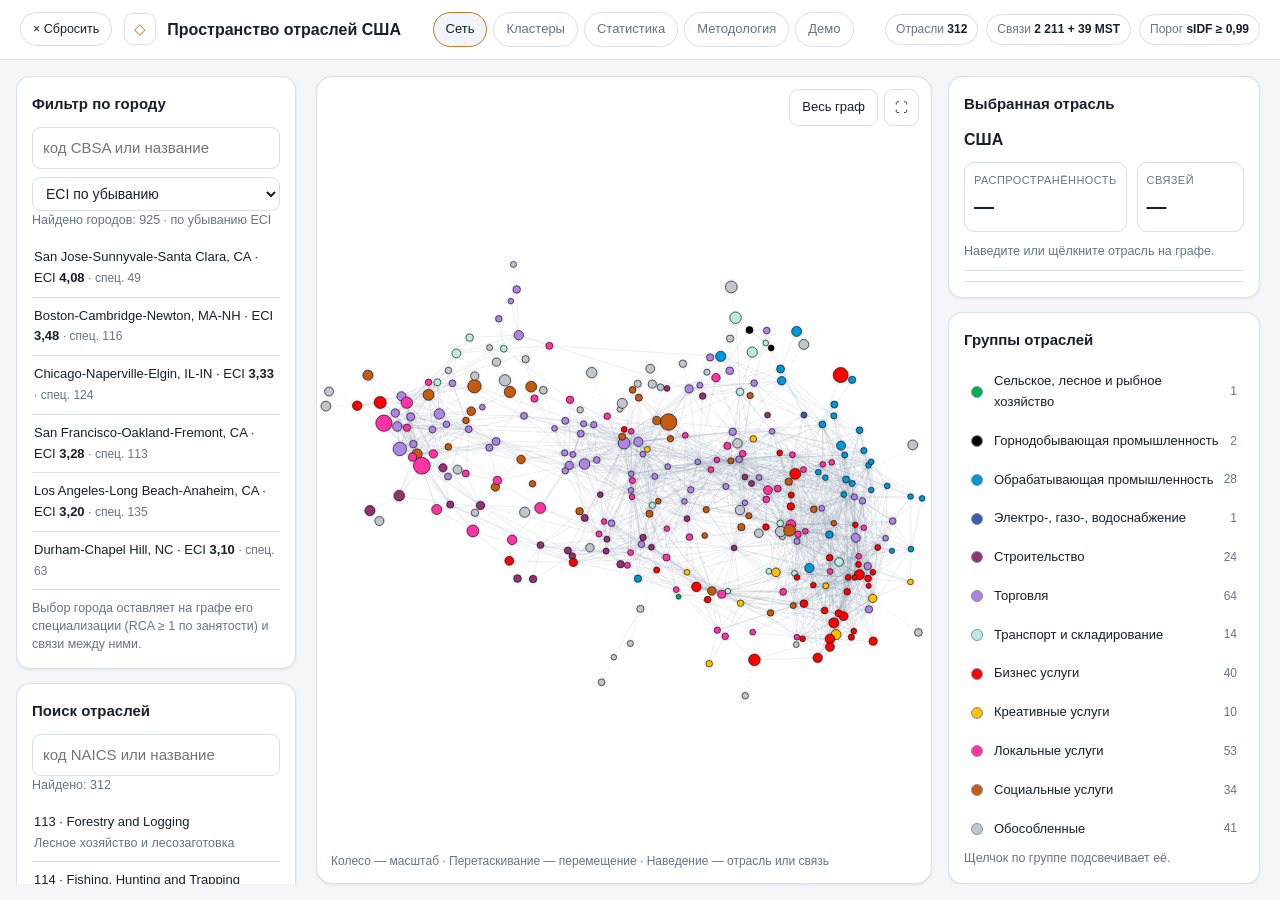
==== index.html @ c6176a89 "Add files via upload" ====
<!DOCTYPE html>
<html lang="ru">
<head>
<meta charset="utf-8">
<meta name="viewport" content="width=device-width,initial-scale=1">
<title>Пространство отраслей США · сеть</title>
<link rel="stylesheet" href="assets/style.css">
<style>
body{height:100vh;display:flex;flex-direction:column;overflow:hidden}
.topbar{position:static}
.layout{display:grid;grid-template-columns:284px minmax(0,1fr) 316px;gap:16px;padding:16px;flex:1;min-height:0}
.layout>aside{display:flex;flex-direction:column;gap:14px;min-height:0;overflow:auto;padding-right:4px}
.layout>aside::-webkit-scrollbar{width:8px}
.layout>aside::-webkit-scrollbar-thumb{background:var(--border);border-radius:99px}
.layout>aside>.card{margin-bottom:0;flex:none}
.field-label{display:block;font-size:12px;letter-spacing:.04em;text-transform:uppercase;color:var(--muted);margin:10px 0 5px}
input[type=search]{width:100%;padding:8px 10px;border:1px solid var(--border);border-radius:9px;background:var(--card);color:var(--fg);font:inherit}
input[type=range]{width:100%;accent-color:var(--accent)}
select{width:100%;padding:7px 9px;border:1px solid var(--border);border-radius:9px;background:var(--card);color:var(--fg);font:inherit;font-size:14px}
label.check{display:flex;gap:8px;align-items:flex-start;font-size:13.5px;margin:9px 0;cursor:pointer}
label.check input{margin-top:2px;accent-color:var(--accent)}
.viz-card{position:relative;background:var(--card);border:1px solid var(--border);border-radius:16px;height:100%;min-height:0;overflow:hidden;box-shadow:var(--shadow)}
.viz-card:fullscreen{width:100vw;height:100vh;border:0;border-radius:0}
#svg{display:block;width:100%;height:100%;cursor:grab;touch-action:none}
#svg:active{cursor:grabbing}
.tools{position:absolute;right:12px;top:12px;display:flex;gap:6px}
.pill-btn{border-radius:999px;font-size:12.5px;padding:6px 12px}
.icon-btn{padding:7px 10px;border-radius:9px;line-height:1}
.topbar-left{display:flex;align-items:center;gap:12px}
.hint{position:absolute;left:14px;bottom:12px;font-size:12px;color:var(--muted);pointer-events:none}
.legend button{display:grid;grid-template-columns:14px minmax(0,1fr) auto;gap:9px;align-items:center;width:100%;text-align:left;border-color:transparent;margin-bottom:2px;padding:7px 6px}
.legend button[aria-pressed=true]{border-color:var(--accent);background:#f1f5f9}
.legend i{width:12px;height:12px;border-radius:50%;border:1px solid #8491a4}
.legend .n{color:var(--muted);font-size:12px}
#tip{position:fixed;pointer-events:none;display:none;max-width:320px;background:var(--card);border:1px solid var(--border);border-radius:11px;padding:10px 12px;font-size:13.5px;box-shadow:0 6px 18px rgba(16,32,52,.16);z-index:9}
#tip b{display:block;margin-bottom:3px}
#tip span{color:var(--muted)} #tip span.ru{display:block;color:var(--text);font-weight:500} .list button span.ru,#results button span.ru,#neighbors button span.ru{display:block;color:var(--muted);font-size:12.5px;font-weight:400}
.results{max-height:40vh;overflow:auto;margin-top:10px}
.results button{width:100%;text-align:left;border:0;border-bottom:1px solid var(--border);border-radius:0;padding:8px 2px}
#neighbors,#specs{max-height:300px;overflow:auto;margin-top:10px;border-top:1px solid var(--border)}
#neighbors button,#specs button{width:100%;text-align:left;border:0;border-bottom:1px solid var(--border);border-radius:0;padding:7px 2px;font-size:13.5px}
#neighbors b,#specs b{color:var(--accent)}
#neighbors .head,#specs .head{font-size:12px;text-transform:uppercase;letter-spacing:.04em;color:var(--muted);padding:9px 2px 5px}
#neighbors .sub{color:var(--muted);font-size:12px}
.node{cursor:pointer}
.hit{stroke:transparent;fill:none;pointer-events:stroke;cursor:help}
@media(max-width:1150px){body{height:auto;overflow:auto}
  .layout{grid-template-columns:minmax(0,1fr)}.layout>aside{overflow:visible}
  .viz-card{height:64vh;min-height:360px;grid-row:1}}
</style>
</head>
<body>
<header class="topbar">
  <div class="topbar-left">
  <button id="clear-all" class="pill-btn" type="button">&times; Сбросить</button>
  <div class="brand"><div class="brand-mark">&#9671;</div><div>
    <div class="brand-title">Пространство отраслей США</div>
    </div></div></div>
  <nav class="nav"><a href="index.html" aria-current="page">Сеть</a><a href="clusters.html">Кластеры</a><a href="stats.html">Статистика</a><a href="methods.html">Методология</a><a href="demo.html">Демо</a></nav>
  <div class="chips"><span class="chip">Отрасли <b id="chip-nodes">—</b></span><span class="chip">Связи <b id="chip-edges">—</b></span>
    <span class="chip">Порог <b id="chip-cut">—</b></span></div>
</header>
<main class="layout">
  <aside>
    <section class="card"><div class="card-title">Фильтр по городу</div>
      <input id="city" type="search" placeholder="код CBSA или название">
      <select id="city-sort" style="margin-top:8px"><option value="desc">ECI по убыванию</option><option value="asc">ECI по возрастанию</option></select>
      <div class="field-hint" id="city-found"></div>
      <div class="results" id="city-results"></div>
      <button id="city-reset" style="margin-top:10px;display:none">Сбросить город</button>
      <div class="field-hint">Выбор города оставляет на графе его специализации (RCA &ge; 1 по занятости) и связи между ними.</div>
    </section>
    <section class="card"><div class="card-title">Поиск отраслей</div>
      <input id="search" type="search" placeholder="код NAICS или название">
      <div class="field-hint" id="found"></div>
      <div class="results" id="results"></div>
    </section>
    <section class="card"><div class="card-title">Пространство</div>
      <label class="field-label" for="mode">Покраска</label>
      <select id="mode"><option value="group">по экономическим группам</option><option value="louvain">по кластерам Louvain</option></select>
      <label class="check"><input type="checkbox" id="mst" checked> Показывать MST — пунктиром</label>
      <label class="check"><input type="checkbox" id="grey" checked> Серым — обособленные отрасли</label>
      <label class="field-label" for="size">Масштаб узлов</label>
      <input id="size" type="range" min="2" max="12" value="5">
      <div class="field-hint">Раскладка зафиксирована из pyvis. Размер узла — среднее логарифмической шкалы и шкалы площади по занятости. Связь — proximity × √(сглаженный IDF), порог на том же перцентиле, что proximity = 0,5 в Казахстане.</div>
    </section>
  </aside>
  <section class="viz-card">
    <svg id="svg" role="img" aria-label="Пространство близости отраслей США"></svg>
    <div class="tools"><button id="fit">Весь граф</button><button id="full" class="icon-btn" title="На весь экран" aria-label="На весь экран">&#9974;</button></div>
    <div class="hint">Колесо — масштаб · Перетаскивание — перемещение · Наведение — отрасль или связь</div>
    <div id="tip"></div>
  </section>
  <aside>
    <section class="card"><div class="card-title" id="detail-title">Выбранная отрасль</div>
      <div id="detail-name" style="font-size:16px;font-weight:640">США</div><div id="detail-ru" style="font-size:14px;color:var(--muted);margin-top:2px"></div>
      <div class="metric-grid" style="grid-template-columns:1fr 1fr">
        <div class="metric"><div class="metric-label" id="label-spec">Распространённость</div><div class="metric-value" id="detail-spec">—</div></div>
        <div class="metric"><div class="metric-label" id="label-deg">Связей</div><div class="metric-value" id="detail-deg">—</div></div></div>
      <div class="field-hint" id="detail-note">Наведите или щёлкните отрасль на графе.</div>
      <div id="neighbors"></div>
      <div id="specs"></div>
      <button id="reset" style="margin-top:10px;display:none">Показать все отрасли</button>
    </section>
    <section class="card"><div class="card-title" id="legend-title">Группы отраслей</div>
      <div class="legend" id="legend"></div>
      <div class="field-hint" id="legend-hint">Щелчок по группе подсвечивает её.</div>
    </section>
  </aside>
</main>
<script src="data/network.js?v=895a0ea1"></script>
<script>
const NS='http://www.w3.org/2000/svg',svg=document.getElementById('svg'),tip=document.getElementById('tip');
const el=(t,a)=>{const e=document.createElementNS(NS,t);for(const k in a)e.setAttribute(k,a[k]);return e;};
const nf=new Intl.NumberFormat('ru-RU'),f3=v=>v.toFixed(3).replace('.',',');
const N=DATA.nodes,E=DATA.edges,CT=DATA.cities;
document.getElementById('chip-nodes').textContent=N.length;
document.getElementById('chip-cut').textContent='sIDF ≥ '+DATA.cutoff.toFixed(2).replace('.',',');
const gEdges=el('g',{}),gHit=el('g',{}),gNodes=el('g',{});svg.append(gEdges,gHit,gNodes);
const maxJobs=Math.max.apply(null,N.map(n=>n.jobs));
const SPAN=Math.max(Math.max.apply(null,N.map(n=>n.x))-Math.min.apply(null,N.map(n=>n.x)),
                    Math.max.apply(null,N.map(n=>n.y))-Math.min.apply(null,N.map(n=>n.y)))/1000;
const radius=(jobs,scale)=>{const lg=2+8*Math.log1p(Math.max(0,jobs))/Math.log1p(maxJobs);
 const ar=Math.max(2,18*Math.sqrt(Math.max(0,jobs)/maxJobs));return (lg+ar)/2*scale/5*SPAN;};
const MUTED='#e4e8ed',MUTED_LINE='#c3cad3';
gNodes.style.filter='drop-shadow(0 0 '+(2.5*SPAN)+'px rgba(15,23,42,.20))';
const mode=()=>document.getElementById('mode').value;
const apart=n=>document.getElementById('grey').checked&&n.state!=='core';
const fill=n=>mode()==='louvain'?(n.cluster<0?DATA.grey:DATA.louvain[n.cluster]):(apart(n)?DATA.grey:n.color);
const line=n=>'#000000';
const POS={core:'в ядре',island:'обособлена группой',solo:'обособлена, своих связей нет'};
const lines=E.map(e=>{const a=N[e.s],b=N[e.t];
 const l=el('line',{x1:a.x,y1:a.y,x2:b.x,y2:b.y,stroke:'#8596ab','stroke-width':0.9*SPAN,opacity:0.3});
 if(e.tree)l.setAttribute('stroke-dasharray',(5*SPAN)+' '+(4*SPAN));
 gEdges.append(l);return l;});
// Невидимые широкие линии ловят наведение на связь: в подсказке sIDF, proximity и общие города.
const hits=E.map((e,k)=>{const a=N[e.s],b=N[e.t];
 const h=el('line',{x1:a.x,y1:a.y,x2:b.x,y2:b.y,'stroke-width':5*SPAN,class:'hit'});
 h.addEventListener('mousemove',ev=>{tip.style.display='block';
  tip.style.left=Math.min(ev.clientX+16,innerWidth-340)+'px';tip.style.top=(ev.clientY+16)+'px';
  tip.innerHTML='<b>'+a.id+' × '+b.id+'</b><span>'+a.name+' · '+b.name+'</span><span class="ru">'+a.ru+' · '+b.ru+'</span><br>'
   +'sIDF: '+f3(e.v)+(e.tree?' · ребро MST, ниже порога':'')+'<br>proximity: '+f3(e.a)
   +'<br>Общих городов: '+e.c+' (распространённость '+a.ubiq+' / '+b.ubiq+')';});
 h.addEventListener('mouseleave',()=>{tip.style.display='none';});
 gHit.append(h);return h;});
const circles=N.map((n,i)=>{const c=el('circle',{cx:n.x,cy:n.y,r:radius(n.jobs,5),fill:fill(n),
  stroke:line(n),'stroke-width':1*SPAN,class:'node',tabindex:0});
 c.addEventListener('mousemove',ev=>{tip.style.display='block';
  tip.style.left=Math.min(ev.clientX+16,innerWidth-340)+'px';tip.style.top=(ev.clientY+16)+'px';
  tip.innerHTML='<b>'+n.id+' — '+n.name+'</b><span class="ru">'+n.ru+'</span><span>'+n.sector+' · NAICS-'+n.level+'</span><br>'
   +'Занятость: '+nf.format(n.jobs)+'<br>Распространённость: '+n.ubiq+' из 925 · вес редкости '+n.w.toFixed(2).replace('.',',')
   +'<br>Сложность (PCI): '+n.pci.toFixed(2).replace('.',',')+'<br>Связей выше порога: '+n.deg
   +'<br>Ближайшая связь: sIDF '+f3(n.maxprox)+' · proximity '+f3(n.maxavg)
   +'<br>Кластер Louvain: '+(n.cluster<0?'вне кластеров':n.cluster+1)
   +(n.state!=='core'?'<br><span>'+POS[n.state]+'</span>':'');});
 c.addEventListener('mouseleave',()=>{tip.style.display='none';});
 c.addEventListener('click',()=>select(i));
 gNodes.append(c);return c;});
const nbr=N.map(()=>[]);
E.forEach((e,k)=>{nbr[e.s].push({j:e.t,v:e.v,a:e.a,c:e.c,tree:e.tree,k:k});nbr[e.t].push({j:e.s,v:e.v,a:e.a,c:e.c,tree:e.tree,k:k});});
nbr.forEach(list=>list.sort((a,b)=>b.v-a.v));
const specOf=N.map(()=>[]);
CT.forEach((t,k)=>{for(const i of t.i)specOf[i].push(k);});
let selected=null,city=null;
function select(i){selected=i;draw();}
function selectCity(k){city=k;selected=null;draw();}
function clearSelection(){selected=null;draw();}
function clearAll(){selected=null;city=null;draw();}
function draw(){const showTree=document.getElementById('mst').checked;
 const inCity=city===null?null:new Set(CT[city].i);
 const near=inCity?inCity:(selected===null?null:new Set([selected].concat(nbr[selected].filter(x=>showTree||!x.tree).map(x=>x.j))));
 circles.forEach((c,j)=>{const on=!near||near.has(j);
  c.setAttribute('fill',on?fill(N[j]):MUTED);c.setAttribute('opacity',groupOpacity(j));
  c.setAttribute('stroke',j===selected?'#16202e':(on?line(N[j]):MUTED_LINE));
  c.setAttribute('stroke-width',(j===selected?2.6:1)*SPAN);});
 const keep=selected===null?null:new Set(nbr[selected].map(x=>x.k));
 // Рёбра при фильтре по городу не прячутся и не перекрашиваются: фон сети остаётся целым,
 // как в «Пространстве ОКЭД3». Подсвечиваются только связи узла, выбранного вручную.
 lines.forEach((l,k)=>{const vis=showTree||!E[k].tree;
  l.style.display=vis?'':'none';hits[k].style.display=vis?'':'none';
  const hot=keep&&keep.has(k);l.setAttribute('opacity',hot?0.9:0.3);l.setAttribute('stroke-width',(hot?1.8:0.9)*SPAN);});
 const box=document.getElementById('neighbors'),reset=document.getElementById('reset');
 const specBox=document.getElementById('specs'),head=document.getElementById('detail-title');
 const labelSpec=document.getElementById('label-spec'),labelDeg=document.getElementById('label-deg');
 document.getElementById('city-reset').style.display=city===null?'none':'';
 if(selected===null&&city!==null){const t=CT[city];head.textContent='Выбранный город';
  labelSpec.textContent='Специализаций';labelDeg.textContent='Занятость';
  document.getElementById('detail-name').textContent=t.n;document.getElementById('detail-ru').textContent=t.ru||'';
  document.getElementById('detail-spec').textContent=t.i.length;
  document.getElementById('detail-deg').textContent=nf.format(t.jobs);
  document.getElementById('detail-note').textContent='CBSA '+t.c+' · '+(t.t==='metro'?'метрополитен':'микрополитен')+' · ECI '+t.eci.toFixed(2).replace('.',',');
  const rows=t.i.slice().sort((a,b)=>N[b].pci-N[a].pci);
  box.innerHTML='<div class="head">Специализации · '+rows.length+' · по сложности</div>'
   +rows.map(i=>'<button data-i="'+i+'">'+N[i].id+' · '+N[i].name+' · <b>'+N[i].pci.toFixed(2).replace('.',',')+'</b><span class="ru">'+N[i].ru+'</span></button>').join('');
  box.querySelectorAll('button').forEach(b=>{b.onclick=()=>select(+b.dataset.i);});
  specBox.innerHTML='';reset.style.display='';return;}
 head.textContent='Выбранная отрасль';specBox.innerHTML='';
 labelSpec.textContent='Распространённость';labelDeg.textContent='Связей';
 if(selected===null){document.getElementById('detail-name').textContent='США';document.getElementById('detail-ru').textContent='';
  document.getElementById('detail-spec').textContent='—';document.getElementById('detail-deg').textContent='—';
  document.getElementById('detail-note').textContent='Наведите или щёлкните отрасль на графе.';
  box.innerHTML='';reset.style.display='none';return;}
 const n=N[selected];
 document.getElementById('detail-name').textContent=n.id+' — '+n.name;document.getElementById('detail-ru').textContent=n.ru;
 document.getElementById('detail-spec').textContent=n.ubiq;
 document.getElementById('detail-deg').textContent=n.deg;
 document.getElementById('detail-note').textContent=n.sector+' · NAICS-'+n.level+' · занятость '+nf.format(n.jobs)
  +' · PCI '+n.pci.toFixed(2).replace('.',',')+' · кластер '+(n.cluster<0?'вне кластеров':n.cluster+1)+' · '+POS[n.state];
 const list=nbr[selected].filter(x=>showTree||!x.tree);
 box.innerHTML='<div class="head">Связанные отрасли · '+list.length+' · sIDF / proximity</div>'
  +list.map(x=>'<button data-i="'+x.j+'">'+N[x.j].id+' · '+N[x.j].name+' · <b>'+f3(x.v)+'</b> <span class="sub">/ '+f3(x.a)+' · общих '+x.c+'</span>'
   +(x.tree?' · MST':'')+'<span class="ru">'+N[x.j].ru+'</span></button>').join('');
 box.querySelectorAll('button').forEach(b=>{b.onclick=()=>select(+b.dataset.i);});
 const mine=specOf[selected];
 specBox.innerHTML='<div class="head">Города специализации · '+mine.length+' · по ECI</div>'
  +mine.map(k=>'<button data-k="'+k+'">'+CT[k].n+(CT[k].t==='micro'?' <span class="sub">микро</span>':'')+' · ECI <b>'+CT[k].eci.toFixed(2).replace('.',',')+'</b></button>').join('');
 specBox.querySelectorAll('button').forEach(b=>{b.onclick=()=>selectCity(+b.dataset.k);});
 reset.style.display='';}
function legendKey(n){if(mode()==='louvain')return n.cluster<0?'lvnone':'lv'+n.cluster;
 return apart(n)?'apart':n.sector;}
function groupOpacity(j){if(!active.size)return 1;return active.has(legendKey(N[j]))?1:0.1;}
const xs=N.map(n=>n.x),ys=N.map(n=>n.y),pad=90;
const minX=Math.min.apply(null,xs),minY=Math.min.apply(null,ys);
const boxW=Math.max.apply(null,xs)-minX+2*pad,boxH=Math.max.apply(null,ys)-minY+2*pad;
const frameAR=()=>{const r=svg.getBoundingClientRect();return r.width&&r.height?r.width/r.height:boxW/boxH;};
function homeView(){const ar=frameAR();let W=boxW,H=boxH;if(boxW/boxH<ar)W=boxH*ar;else H=boxW/ar;
 return [minX-pad-(W-boxW)/2,minY-pad-(H-boxH)/2,W,H];}
let home=homeView(),view=home.slice();
const apply=()=>svg.setAttribute('viewBox',view.join(' '));apply();
function fit(){home=homeView();view=home.slice();apply();}
function reframe(){const ar=frameAR(),cx=view[0]+view[2]/2,cy=view[1]+view[3]/2;
 const s=Math.sqrt(view[2]*view[3]),W=s*Math.sqrt(ar),H=s/Math.sqrt(ar);view=[cx-W/2,cy-H/2,W,H];home=homeView();apply();}
addEventListener('resize',reframe);document.addEventListener('fullscreenchange',reframe);
svg.addEventListener('wheel',e=>{e.preventDefault();const r=svg.getBoundingClientRect();
 const k=e.deltaY>0?1.12:1/1.12,mx=view[0]+(e.clientX-r.left)/r.width*view[2],my=view[1]+(e.clientY-r.top)/r.height*view[3];
 view=[mx-(mx-view[0])*k,my-(my-view[1])*k,view[2]*k,view[3]*k];apply();},{passive:false});
let drag=null;
svg.addEventListener('pointerdown',e=>{if(e.target.closest('circle'))return;drag={x:e.clientX,y:e.clientY,v:view.slice()};svg.setPointerCapture(e.pointerId);});
svg.addEventListener('pointermove',e=>{if(!drag)return;const r=svg.getBoundingClientRect();
 view[0]=drag.v[0]-(e.clientX-drag.x)/r.width*view[2];view[1]=drag.v[1]-(e.clientY-drag.y)/r.height*view[3];apply();});
svg.addEventListener('pointerup',()=>{drag=null;});
document.getElementById('reset').onclick=clearSelection;
document.getElementById('clear-all').onclick=()=>{clearAll();document.getElementById('search').value='';document.getElementById('city').value='';find();findCity();};
document.getElementById('city-reset').onclick=()=>{city=null;draw();};
document.getElementById('fit').onclick=fit;
document.getElementById('full').onclick=()=>{const card=svg.closest('.viz-card');if(document.fullscreenElement)document.exitFullscreen();else card.requestFullscreen();};
function redraw(){const scale=+document.getElementById('size').value,showTree=document.getElementById('mst').checked;
 circles.forEach((c,i)=>{c.setAttribute('r',radius(N[i].jobs,scale));c.setAttribute('fill',fill(N[i]));});
 let shown=0;E.forEach(e=>{if(!e.tree)shown++;});
 document.getElementById('chip-edges').textContent=nf.format(shown)+(showTree?' + '+E.filter(e=>e.tree).length+' MST':'');}
const legend=document.getElementById('legend'),active=new Set();
function buildLegend(){const lv=mode()==='louvain',ap=document.getElementById('grey').checked;let groups;
 document.getElementById('legend-title').textContent=lv?'Кластеры Louvain':'Группы отраслей';
 document.getElementById('legend-hint').textContent=lv?'Кластеры по связям выше порога, без рёбер MST; нумерация по сложности: 1 — самый простой, последний — самый сложный (средний PCI). Щелчок подсвечивает кластер.':'Щелчок по группе подсвечивает её.';
 if(lv){groups=DATA.clusters.map((c,k)=>({name:'Кластер '+(k+1)+' · PCI '+c.pci.toFixed(2).replace('.',',')+' · '+Object.entries(c.mix).map(([b,n])=>b.toLowerCase().split(',')[0]+' '+n).join(', '),color:DATA.louvain[k],key:'lv'+k,count:c.n}));
  groups.push({name:'Вне кластеров',color:DATA.grey,key:'lvnone',count:N.filter(n=>n.cluster<0).length});}
 else{groups=Object.keys(DATA.palette).map(name=>({name:name,color:DATA.palette[name],key:name,count:N.filter(n=>n.sector===name&&(!ap||n.state==='core')).length}));
  if(ap)groups.push({name:'Обособленные',color:DATA.grey,key:'apart',count:N.filter(n=>n.state!=='core').length});}
 const keys=new Set(groups.map(g=>g.key));for(const k of Array.from(active))if(!keys.has(k))active.delete(k);
 legend.innerHTML=groups.map(g=>'<button aria-pressed="'+active.has(g.key)+'" data-k="'+g.key+'"><i style="background:'+g.color+'"></i><span>'+g.name+'</span><span class="n">'+g.count+'</span></button>').join('');
 legend.querySelectorAll('button').forEach(b=>{b.onclick=()=>{const k=b.dataset.k;if(active.has(k))active.delete(k);else active.add(k);b.setAttribute('aria-pressed',active.has(k));draw();};});}
for(const id of ['size','mst','grey','mode'])document.getElementById(id).oninput=()=>{redraw();buildLegend();draw();};
const search=document.getElementById('search'),results=document.getElementById('results');
function find(){const q=search.value.trim().toLowerCase();const hit=[];
 N.forEach((n,i)=>{if(!q||n.id.indexOf(q)>=0||n.name.toLowerCase().indexOf(q)>=0||n.ru.toLowerCase().indexOf(q)>=0)hit.push([n,i]);});
 document.getElementById('found').textContent='Найдено: '+hit.length;
 results.innerHTML=hit.slice(0,150).map(p=>'<button data-i="'+p[1]+'">'+p[0].id+' · '+p[0].name+'<span class="ru">'+p[0].ru+'</span></button>').join('');
 results.querySelectorAll('button').forEach(b=>{b.onclick=()=>select(+b.dataset.i);});}
search.oninput=find;
const cityIn=document.getElementById('city'),cityRes=document.getElementById('city-results');
function findCity(){const q=cityIn.value.trim().toLowerCase();const hit=[];
 CT.forEach((t,k)=>{if(!q||t.c.indexOf(q)>=0||t.n.toLowerCase().indexOf(q)>=0)hit.push(k);});
 const asc=document.getElementById('city-sort').value==='asc';   // CT отсортирован по убыванию ECI при сборке
 if(asc)hit.reverse();
 document.getElementById('city-found').textContent='Найдено городов: '+hit.length+(asc?' · по возрастанию ECI':' · по убыванию ECI');
 cityRes.innerHTML=hit.slice(0,150).map(k=>'<button data-k="'+k+'">'+CT[k].n+(CT[k].t==='micro'?' <span class="sub" style="color:var(--muted);font-size:12px">микро</span>':'')+' · ECI <b>'+CT[k].eci.toFixed(2).replace('.',',')+'</b> <span style="color:var(--muted);font-size:12px">· спец. '+CT[k].i.length+'</span></button>').join('');
 cityRes.querySelectorAll('button').forEach(b=>{b.onclick=()=>selectCity(+b.dataset.k);});}
cityIn.oninput=findCity;document.getElementById('city-sort').onchange=findCity;
redraw();buildLegend();draw();find();findCity();
</script>
</body></html>
---- assets/style.css ----
/* Общие токены платформы: те же, что в «Пространство_ОКЭД3.html» (Атырау). */
:root{--bg:#f4f6f9;--card:#fff;--fg:#16202e;--muted:#64748b;--border:#d9e0e8;--accent:#c2792f;
      --shadow:0 1px 3px rgba(16,32,52,.08)}
*{box-sizing:border-box}
body{margin:0;background:var(--bg);color:var(--fg);font:15px/1.6 -apple-system,Segoe UI,Arial,sans-serif}
.topbar{display:flex;justify-content:space-between;align-items:center;gap:16px;flex-wrap:wrap;
  padding:12px 20px;background:var(--card);border-bottom:1px solid var(--border);position:sticky;top:0;z-index:5}
.brand{display:flex;align-items:center;gap:11px}
.brand-mark{width:32px;height:32px;border-radius:9px;border:1px solid var(--border);display:grid;place-items:center;color:var(--accent)}
.brand-title{font-weight:650;font-size:16px}.brand-sub{font-size:12px;color:var(--muted)}
.nav{display:flex;gap:6px}
.nav a{font-size:13px;padding:6px 12px;border:1px solid var(--border);border-radius:999px;color:var(--muted);text-decoration:none}
.nav a[aria-current=page]{border-color:var(--accent);color:var(--fg);background:#f1f5f9}
.chips{display:flex;gap:8px;flex-wrap:wrap}
.chip{font-size:12px;padding:5px 10px;border:1px solid var(--border);border-radius:999px;color:var(--muted)}
.chip b{color:var(--fg)}
.card{background:var(--card);border:1px solid var(--border);border-radius:14px;padding:15px;box-shadow:var(--shadow);margin-bottom:14px}
.card-title{font-weight:640;margin-bottom:11px;font-size:15px}
.field-hint{font-size:12.5px;color:var(--muted);line-height:1.45}
button{padding:7px 12px;border:1px solid var(--border);border-radius:9px;background:var(--card);color:var(--fg);font:inherit;font-size:13px;cursor:pointer}
button:hover{border-color:var(--accent)}
/* Документ (методология) */
.doc{max-width:960px;margin:0 auto;padding:22px 20px 60px}
.doc h1{font-size:26px;font-weight:650;margin:6px 0 4px}
.doc .lead{color:var(--muted);margin:0 0 18px}
.doc h2{font-size:19px;font-weight:650;margin:0 0 10px}
.doc h3{font-size:16px;font-weight:650;margin:14px 0 6px}
.doc p{margin:9px 0;text-align:justify;font-size:16px;line-height:1.6}
.doc ul{margin:6px 0 8px;padding-left:20px}
.doc li{margin:6px 0;text-align:justify;font-size:16px;line-height:1.6}
.doc table{border-collapse:collapse;width:100%;margin:10px 0 6px;font-size:15px}
.doc th,.doc td{padding:6px 9px;border-bottom:1px solid var(--border);text-align:left;vertical-align:top}
.doc th{font-size:12px;letter-spacing:.04em;text-transform:uppercase;color:var(--muted);font-weight:600}
.doc td.num,.doc th.num{text-align:right;font-variant-numeric:tabular-nums}
.doc td.num{white-space:nowrap}
.doc th{white-space:normal;line-height:1.3}
.doc .card{overflow-x:auto}
.doc td:first-child,.doc th:first-child{text-align:left}
.doc .formula{font-family:ui-monospace,Consolas,monospace;font-size:15px;background:#f1f5f9;border:1px solid var(--border);
  border-radius:9px;padding:9px 12px;margin:8px 0;overflow:auto}
.doc .note{border-left:3px solid var(--accent);padding:6px 12px;margin:10px 0;color:var(--fg);background:#fbf7f2;border-radius:0 9px 9px 0}
.doc .grid2{display:grid;grid-template-columns:1fr 1fr;gap:14px}
.metric-grid{display:grid;grid-template-columns:repeat(auto-fit,minmax(150px,1fr));gap:10px;margin:10px 0}
.metric{border:1px solid var(--border);border-radius:10px;padding:9px}
.metric-label{font-size:11px;text-transform:uppercase;letter-spacing:.04em;color:var(--muted)}
.metric-value{font-size:20px;font-weight:640}
.metric-sub{font-size:12px;color:var(--muted)}
.toc{display:flex;flex-wrap:wrap;gap:6px;margin:0 0 16px}
.toc a{font-size:13px;padding:5px 10px;border:1px solid var(--border);border-radius:999px;color:var(--muted);text-decoration:none;background:var(--card)}
.toc a:hover{border-color:var(--accent);color:var(--fg)}
.pass{color:#1a7f4b;font-weight:600}.fail{color:#b3261e;font-weight:600}
.small{font-size:13px;color:var(--muted)}
@media(max-width:800px){.doc .grid2{grid-template-columns:1fr}}

.doc.methods td,.doc.methods th,.doc.methods td.num,.doc.methods th.num,.doc.methods td:first-child,.doc.methods th:first-child{text-align:center}
.doc.methods table.narrow{table-layout:fixed}
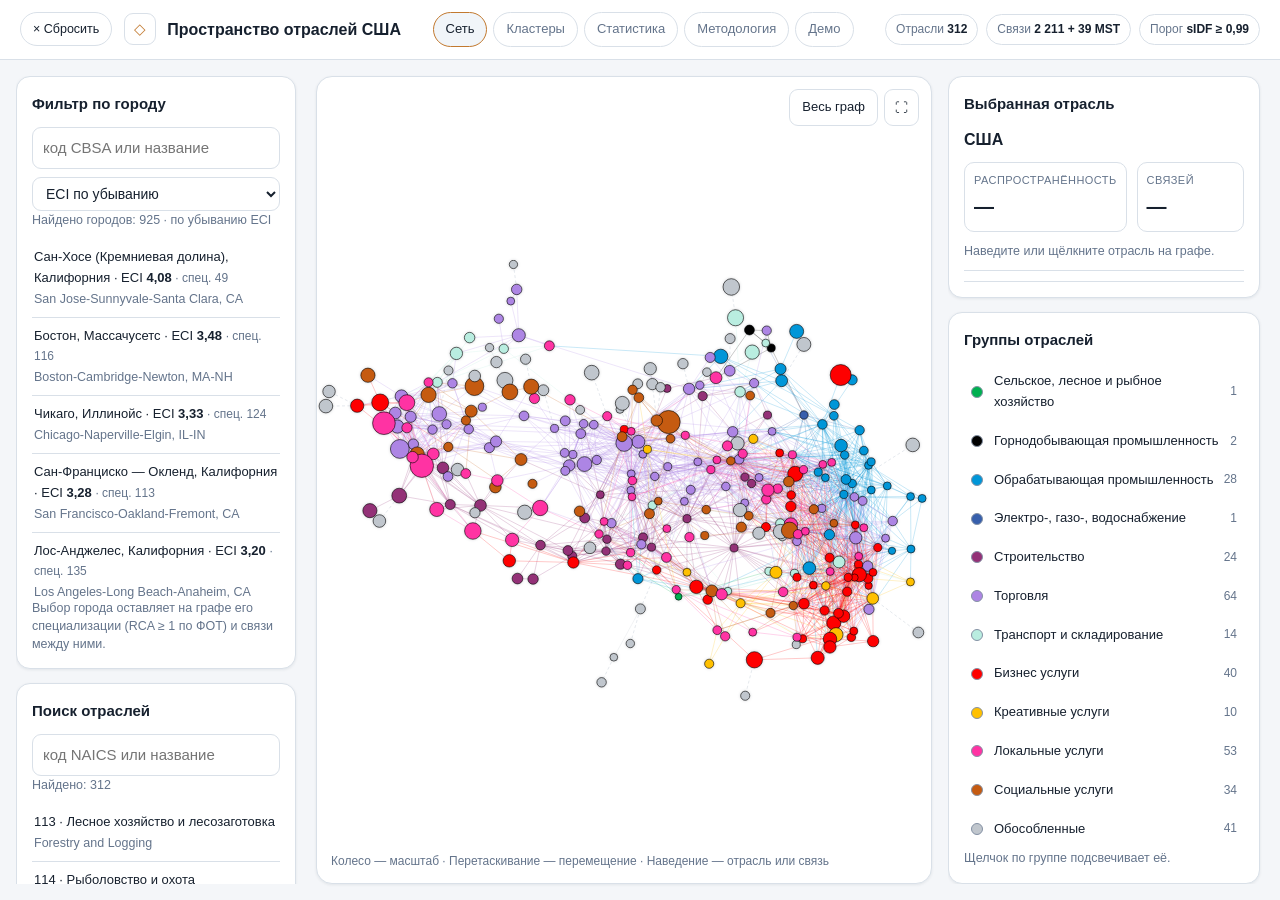
==== commit 29e77265: "Add files via upload" ====
--- a/index.html
+++ b/index.html
@@ -34,7 +34,7 @@
 .legend .n{color:var(--muted);font-size:12px}
 #tip{position:fixed;pointer-events:none;display:none;max-width:320px;background:var(--card);border:1px solid var(--border);border-radius:11px;padding:10px 12px;font-size:13.5px;box-shadow:0 6px 18px rgba(16,32,52,.16);z-index:9}
 #tip b{display:block;margin-bottom:3px}
-#tip span{color:var(--muted)} #tip span.ru{display:block;color:var(--text);font-weight:500} .list button span.ru,#results button span.ru,#neighbors button span.ru{display:block;color:var(--muted);font-size:12.5px;font-weight:400}
+#tip span{color:var(--muted)} #tip span.ru{display:block;color:var(--text);font-weight:500} .list button span.ru,#results button span.ru,#city-results button span.ru,#neighbors button span.ru{display:block;color:var(--muted);font-size:12.5px;font-weight:400}
 .results{max-height:40vh;overflow:auto;margin-top:10px}
 .results button{width:100%;text-align:left;border:0;border-bottom:1px solid var(--border);border-radius:0;padding:8px 2px}
 #neighbors,#specs{max-height:300px;overflow:auto;margin-top:10px;border-top:1px solid var(--border)}
@@ -68,7 +68,7 @@
       <div class="field-hint" id="city-found"></div>
       <div class="results" id="city-results"></div>
       <button id="city-reset" style="margin-top:10px;display:none">Сбросить город</button>
-      <div class="field-hint">Выбор города оставляет на графе его специализации (RCA &ge; 1 по занятости) и связи между ними.</div>
+      <div class="field-hint">Выбор города оставляет на графе его специализации (RCA &ge; 1 по ФОТ) и связи между ними.</div>
     </section>
     <section class="card"><div class="card-title">Поиск отраслей</div>
       <input id="search" type="search" placeholder="код NAICS или название">
@@ -81,8 +81,8 @@
       <label class="check"><input type="checkbox" id="mst" checked> Показывать MST — пунктиром</label>
       <label class="check"><input type="checkbox" id="grey" checked> Серым — обособленные отрасли</label>
       <label class="field-label" for="size">Масштаб узлов</label>
-      <input id="size" type="range" min="2" max="12" value="5">
-      <div class="field-hint">Раскладка зафиксирована из pyvis. Размер узла — среднее логарифмической шкалы и шкалы площади по занятости. Связь — proximity × √(сглаженный IDF), порог на том же перцентиле, что proximity = 0,5 в Казахстане.</div>
+      <input id="size" type="range" min="2" max="12" value="7">
+      <div class="field-hint">Раскладка зафиксирована из pyvis. Размер узла — по ФОТ отрасли. Связь — proximity × √(wᵢ·wⱼ), w = ln(925/ubiquity)+1, порог sIDF ≥ 1. Показаны все связи порога, ребро в цвете узла-источника; пунктиром рёбра MST к обособленным отраслям.</div>
     </section>
   </aside>
   <section class="viz-card">
@@ -108,11 +108,12 @@
     </section>
   </aside>
 </main>
-<script src="data/network.js?v=895a0ea1"></script>
+<script src="data/network.js?v=80172c0e"></script>
 <script>
 const NS='http://www.w3.org/2000/svg',svg=document.getElementById('svg'),tip=document.getElementById('tip');
 const el=(t,a)=>{const e=document.createElementNS(NS,t);for(const k in a)e.setAttribute(k,a[k]);return e;};
 const nf=new Intl.NumberFormat('ru-RU'),f3=v=>v.toFixed(3).replace('.',',');
+const bn=v=>(v/1000).toLocaleString('ru-RU',{minimumFractionDigits:v>=10000?1:2,maximumFractionDigits:v>=10000?1:2});
 const N=DATA.nodes,E=DATA.edges,CT=DATA.cities;
 document.getElementById('chip-nodes').textContent=N.length;
 document.getElementById('chip-cut').textContent='sIDF ≥ '+DATA.cutoff.toFixed(2).replace('.',',');
@@ -128,9 +129,10 @@
 const apart=n=>document.getElementById('grey').checked&&n.state!=='core';
 const fill=n=>mode()==='louvain'?(n.cluster<0?DATA.grey:DATA.louvain[n.cluster]):(apart(n)?DATA.grey:n.color);
 const line=n=>'#000000';
+const EOP=0.4,EOP_HOT=0.95;const ecol=e=>e.tree?'#8596ab':fill(N[e.s]);
 const POS={core:'в ядре',island:'обособлена группой',solo:'обособлена, своих связей нет'};
 const lines=E.map(e=>{const a=N[e.s],b=N[e.t];
- const l=el('line',{x1:a.x,y1:a.y,x2:b.x,y2:b.y,stroke:'#8596ab','stroke-width':0.9*SPAN,opacity:0.3});
+ const l=el('line',{x1:a.x,y1:a.y,x2:b.x,y2:b.y,stroke:e.tree?'#8596ab':fill(a),'stroke-width':0.9*SPAN,opacity:EOP});
  if(e.tree)l.setAttribute('stroke-dasharray',(5*SPAN)+' '+(4*SPAN));
  gEdges.append(l);return l;});
 // Невидимые широкие линии ловят наведение на связь: в подсказке sIDF, proximity и общие города.
@@ -138,8 +140,8 @@
  const h=el('line',{x1:a.x,y1:a.y,x2:b.x,y2:b.y,'stroke-width':5*SPAN,class:'hit'});
  h.addEventListener('mousemove',ev=>{tip.style.display='block';
   tip.style.left=Math.min(ev.clientX+16,innerWidth-340)+'px';tip.style.top=(ev.clientY+16)+'px';
-  tip.innerHTML='<b>'+a.id+' × '+b.id+'</b><span>'+a.name+' · '+b.name+'</span><span class="ru">'+a.ru+' · '+b.ru+'</span><br>'
-   +'sIDF: '+f3(e.v)+(e.tree?' · ребро MST, ниже порога':'')+'<br>proximity: '+f3(e.a)
+  tip.innerHTML='<b>'+a.id+' × '+b.id+'</b><span class="ru">'+a.ru+' · '+b.ru+'</span><span>'+a.name+' · '+b.name+'</span><br>'
+   +'sIDF: '+f3(e.v)+(e.tree?' · ребро MST, ниже порога':(e.mst?' · ребро MST':''))+'<br>proximity: '+f3(e.a)
    +'<br>Общих городов: '+e.c+' (распространённость '+a.ubiq+' / '+b.ubiq+')';});
  h.addEventListener('mouseleave',()=>{tip.style.display='none';});
  gHit.append(h);return h;});
@@ -147,8 +149,8 @@
   stroke:line(n),'stroke-width':1*SPAN,class:'node',tabindex:0});
  c.addEventListener('mousemove',ev=>{tip.style.display='block';
   tip.style.left=Math.min(ev.clientX+16,innerWidth-340)+'px';tip.style.top=(ev.clientY+16)+'px';
-  tip.innerHTML='<b>'+n.id+' — '+n.name+'</b><span class="ru">'+n.ru+'</span><span>'+n.sector+' · NAICS-'+n.level+'</span><br>'
-   +'Занятость: '+nf.format(n.jobs)+'<br>Распространённость: '+n.ubiq+' из 925 · вес редкости '+n.w.toFixed(2).replace('.',',')
+  tip.innerHTML='<b>'+n.id+' — '+n.ru+'</b><span>'+n.name+' · '+n.sector+' · NAICS-'+n.level+'</span><br>'
+   +'ФОТ: '+bn(n.jobs)+' млрд $<br>Распространённость: '+n.ubiq+' из 925 · вес редкости '+n.w.toFixed(2).replace('.',',')
    +'<br>Сложность (PCI): '+n.pci.toFixed(2).replace('.',',')+'<br>Связей выше порога: '+n.deg
    +'<br>Ближайшая связь: sIDF '+f3(n.maxprox)+' · proximity '+f3(n.maxavg)
    +'<br>Кластер Louvain: '+(n.cluster<0?'вне кластеров':n.cluster+1)
@@ -157,7 +159,7 @@
  c.addEventListener('click',()=>select(i));
  gNodes.append(c);return c;});
 const nbr=N.map(()=>[]);
-E.forEach((e,k)=>{nbr[e.s].push({j:e.t,v:e.v,a:e.a,c:e.c,tree:e.tree,k:k});nbr[e.t].push({j:e.s,v:e.v,a:e.a,c:e.c,tree:e.tree,k:k});});
+E.forEach((e,k)=>{nbr[e.s].push({j:e.t,v:e.v,a:e.a,c:e.c,tree:e.tree,mst:e.mst,k:k});nbr[e.t].push({j:e.s,v:e.v,a:e.a,c:e.c,tree:e.tree,mst:e.mst,k:k});});
 nbr.forEach(list=>list.sort((a,b)=>b.v-a.v));
 const specOf=N.map(()=>[]);
 CT.forEach((t,k)=>{for(const i of t.i)specOf[i].push(k);});
@@ -178,16 +180,16 @@
  // как в «Пространстве ОКЭД3». Подсвечиваются только связи узла, выбранного вручную.
  lines.forEach((l,k)=>{const vis=showTree||!E[k].tree;
   l.style.display=vis?'':'none';hits[k].style.display=vis?'':'none';
-  const hot=keep&&keep.has(k);l.setAttribute('opacity',hot?0.9:0.3);l.setAttribute('stroke-width',(hot?1.8:0.9)*SPAN);});
+  const hot=keep&&keep.has(k);l.setAttribute('stroke',ecol(E[k]));l.setAttribute('opacity',hot?EOP_HOT:EOP);l.setAttribute('stroke-width',(hot?1.8:0.9)*SPAN);});
  const box=document.getElementById('neighbors'),reset=document.getElementById('reset');
  const specBox=document.getElementById('specs'),head=document.getElementById('detail-title');
  const labelSpec=document.getElementById('label-spec'),labelDeg=document.getElementById('label-deg');
  document.getElementById('city-reset').style.display=city===null?'none':'';
  if(selected===null&&city!==null){const t=CT[city];head.textContent='Выбранный город';
-  labelSpec.textContent='Специализаций';labelDeg.textContent='Занятость';
-  document.getElementById('detail-name').textContent=t.n;document.getElementById('detail-ru').textContent=t.ru||'';
+  labelSpec.textContent='Специализаций';labelDeg.textContent='ФОТ, млрд $';
+  document.getElementById('detail-name').textContent=t.ru||t.n;document.getElementById('detail-ru').textContent=t.ru?t.n:'';
   document.getElementById('detail-spec').textContent=t.i.length;
-  document.getElementById('detail-deg').textContent=nf.format(t.jobs);
+  document.getElementById('detail-deg').textContent=bn(t.jobs);
   document.getElementById('detail-note').textContent='CBSA '+t.c+' · '+(t.t==='metro'?'метрополитен':'микрополитен')+' · ECI '+t.eci.toFixed(2).replace('.',',');
   const rows=t.i.slice().sort((a,b)=>N[b].pci-N[a].pci);
   box.innerHTML='<div class="head">Специализации · '+rows.length+' · по сложности</div>'
@@ -204,12 +206,12 @@
  document.getElementById('detail-name').textContent=n.id+' — '+n.name;document.getElementById('detail-ru').textContent=n.ru;
  document.getElementById('detail-spec').textContent=n.ubiq;
  document.getElementById('detail-deg').textContent=n.deg;
- document.getElementById('detail-note').textContent=n.sector+' · NAICS-'+n.level+' · занятость '+nf.format(n.jobs)
+ document.getElementById('detail-note').textContent=n.sector+' · NAICS-'+n.level+' · ФОТ '+bn(n.jobs)+' млрд $'
   +' · PCI '+n.pci.toFixed(2).replace('.',',')+' · кластер '+(n.cluster<0?'вне кластеров':n.cluster+1)+' · '+POS[n.state];
  const list=nbr[selected].filter(x=>showTree||!x.tree);
- box.innerHTML='<div class="head">Связанные отрасли · '+list.length+' · sIDF / proximity</div>'
+ box.innerHTML='<div class="head">Связи порога · '+list.length+' · sIDF / proximity</div>'
   +list.map(x=>'<button data-i="'+x.j+'">'+N[x.j].id+' · '+N[x.j].name+' · <b>'+f3(x.v)+'</b> <span class="sub">/ '+f3(x.a)+' · общих '+x.c+'</span>'
-   +(x.tree?' · MST':'')+'<span class="ru">'+N[x.j].ru+'</span></button>').join('');
+   +(x.mst?' · MST':'')+'<span class="ru">'+N[x.j].ru+'</span></button>').join('');
  box.querySelectorAll('button').forEach(b=>{b.onclick=()=>select(+b.dataset.i);});
  const mine=specOf[selected];
  specBox.innerHTML='<div class="head">Города специализации · '+mine.length+' · по ECI</div>'
@@ -246,12 +248,13 @@
 document.getElementById('full').onclick=()=>{const card=svg.closest('.viz-card');if(document.fullscreenElement)document.exitFullscreen();else card.requestFullscreen();};
 function redraw(){const scale=+document.getElementById('size').value,showTree=document.getElementById('mst').checked;
  circles.forEach((c,i)=>{c.setAttribute('r',radius(N[i].jobs,scale));c.setAttribute('fill',fill(N[i]));});
+ lines.forEach((l,k)=>l.setAttribute('stroke',ecol(E[k])));
  let shown=0;E.forEach(e=>{if(!e.tree)shown++;});
  document.getElementById('chip-edges').textContent=nf.format(shown)+(showTree?' + '+E.filter(e=>e.tree).length+' MST':'');}
 const legend=document.getElementById('legend'),active=new Set();
 function buildLegend(){const lv=mode()==='louvain',ap=document.getElementById('grey').checked;let groups;
  document.getElementById('legend-title').textContent=lv?'Кластеры Louvain':'Группы отраслей';
- document.getElementById('legend-hint').textContent=lv?'Кластеры по связям выше порога, без рёбер MST; нумерация по сложности: 1 — самый простой, последний — самый сложный (средний PCI). Щелчок подсвечивает кластер.':'Щелчок по группе подсвечивает её.';
+ document.getElementById('legend-hint').textContent=lv?'Кластеры Louvain по всем связям порога, без MST; нумерация по сложности: 1 — самый простой, последний — самый сложный (средний PCI). Щелчок подсвечивает кластер.':'Щелчок по группе подсвечивает её.';
  if(lv){groups=DATA.clusters.map((c,k)=>({name:'Кластер '+(k+1)+' · PCI '+c.pci.toFixed(2).replace('.',',')+' · '+Object.entries(c.mix).map(([b,n])=>b.toLowerCase().split(',')[0]+' '+n).join(', '),color:DATA.louvain[k],key:'lv'+k,count:c.n}));
   groups.push({name:'Вне кластеров',color:DATA.grey,key:'lvnone',count:N.filter(n=>n.cluster<0).length});}
  else{groups=Object.keys(DATA.palette).map(name=>({name:name,color:DATA.palette[name],key:name,count:N.filter(n=>n.sector===name&&(!ap||n.state==='core')).length}));
@@ -264,16 +267,16 @@
 function find(){const q=search.value.trim().toLowerCase();const hit=[];
  N.forEach((n,i)=>{if(!q||n.id.indexOf(q)>=0||n.name.toLowerCase().indexOf(q)>=0||n.ru.toLowerCase().indexOf(q)>=0)hit.push([n,i]);});
  document.getElementById('found').textContent='Найдено: '+hit.length;
- results.innerHTML=hit.slice(0,150).map(p=>'<button data-i="'+p[1]+'">'+p[0].id+' · '+p[0].name+'<span class="ru">'+p[0].ru+'</span></button>').join('');
+ results.innerHTML=hit.slice(0,150).map(p=>'<button data-i="'+p[1]+'">'+p[0].id+' · '+p[0].ru+'<span class="ru">'+p[0].name+'</span></button>').join('');
  results.querySelectorAll('button').forEach(b=>{b.onclick=()=>select(+b.dataset.i);});}
 search.oninput=find;
 const cityIn=document.getElementById('city'),cityRes=document.getElementById('city-results');
 function findCity(){const q=cityIn.value.trim().toLowerCase();const hit=[];
- CT.forEach((t,k)=>{if(!q||t.c.indexOf(q)>=0||t.n.toLowerCase().indexOf(q)>=0)hit.push(k);});
+ CT.forEach((t,k)=>{if(!q||t.c.indexOf(q)>=0||t.n.toLowerCase().indexOf(q)>=0||(t.ru||'').toLowerCase().indexOf(q)>=0)hit.push(k);});
  const asc=document.getElementById('city-sort').value==='asc';   // CT отсортирован по убыванию ECI при сборке
  if(asc)hit.reverse();
  document.getElementById('city-found').textContent='Найдено городов: '+hit.length+(asc?' · по возрастанию ECI':' · по убыванию ECI');
- cityRes.innerHTML=hit.slice(0,150).map(k=>'<button data-k="'+k+'">'+CT[k].n+(CT[k].t==='micro'?' <span class="sub" style="color:var(--muted);font-size:12px">микро</span>':'')+' · ECI <b>'+CT[k].eci.toFixed(2).replace('.',',')+'</b> <span style="color:var(--muted);font-size:12px">· спец. '+CT[k].i.length+'</span></button>').join('');
+ cityRes.innerHTML=hit.slice(0,150).map(k=>'<button data-k="'+k+'">'+(CT[k].ru||CT[k].n)+(CT[k].t==='micro'?' <span class="sub" style="color:var(--muted);font-size:12px">микро</span>':'')+' · ECI <b>'+CT[k].eci.toFixed(2).replace('.',',')+'</b> <span style="color:var(--muted);font-size:12px">· спец. '+CT[k].i.length+'</span>'+(CT[k].ru?'<span class="ru">'+CT[k].n+'</span>':'')+'</button>').join('');
  cityRes.querySelectorAll('button').forEach(b=>{b.onclick=()=>selectCity(+b.dataset.k);});}
 cityIn.oninput=findCity;document.getElementById('city-sort').onchange=findCity;
 redraw();buildLegend();draw();find();findCity();
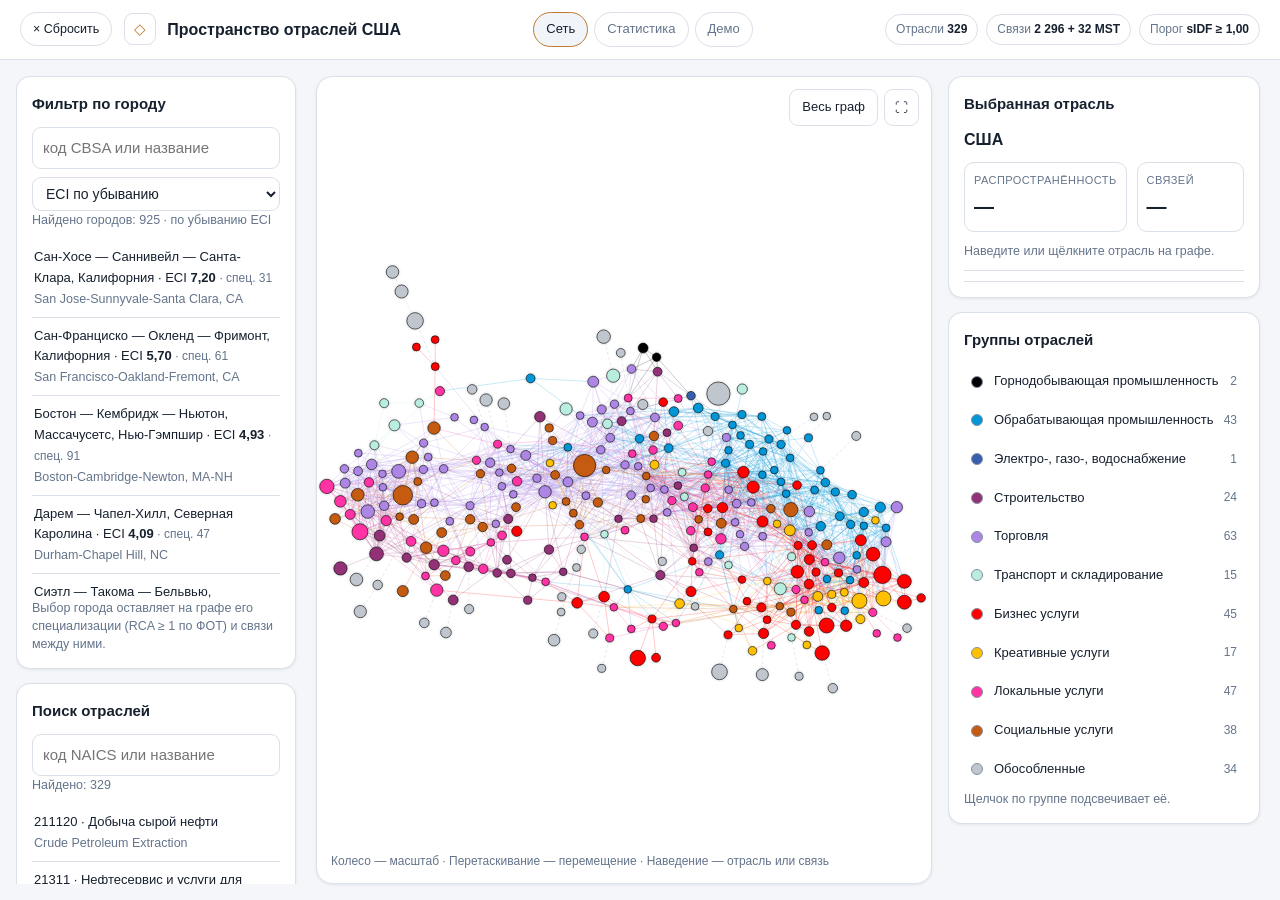
==== commit e1f8d0a2: "Add files via upload" ====
--- a/index.html
+++ b/index.html
@@ -56,7 +56,7 @@
   <div class="brand"><div class="brand-mark">&#9671;</div><div>
     <div class="brand-title">Пространство отраслей США</div>
     </div></div></div>
-  <nav class="nav"><a href="index.html" aria-current="page">Сеть</a><a href="clusters.html">Кластеры</a><a href="stats.html">Статистика</a><a href="methods.html">Методология</a><a href="demo.html">Демо</a></nav>
+  <nav class="nav"><a href="index.html" aria-current="page">Сеть</a><a href="stats.html">Статистика</a><a href="demo.html">Демо</a></nav>
   <div class="chips"><span class="chip">Отрасли <b id="chip-nodes">—</b></span><span class="chip">Связи <b id="chip-edges">—</b></span>
     <span class="chip">Порог <b id="chip-cut">—</b></span></div>
 </header>
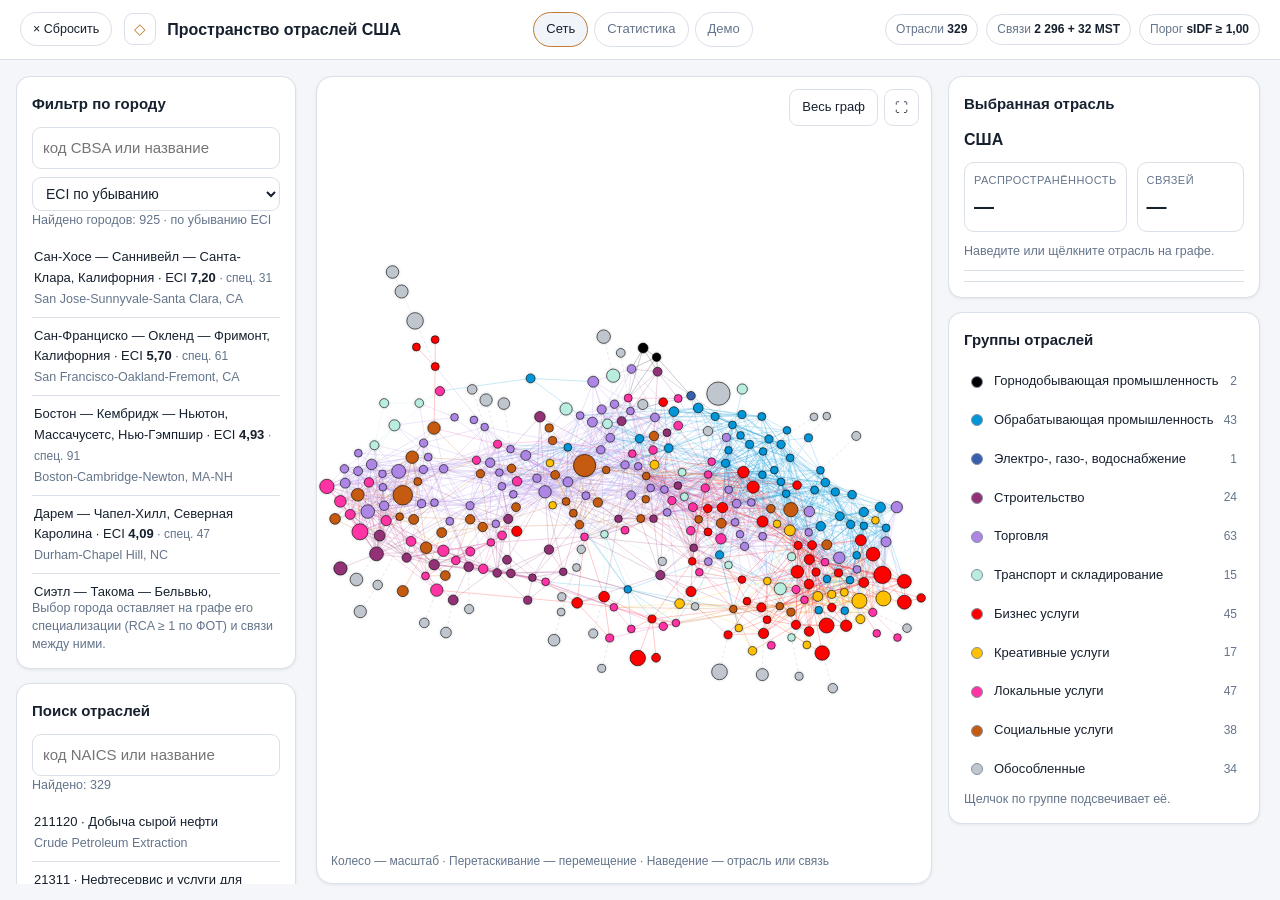
==== commit 63d56c3d: "Add files via upload" ====
--- a/index.html
+++ b/index.html
@@ -76,13 +76,11 @@
       <div class="results" id="results"></div>
     </section>
     <section class="card"><div class="card-title">Пространство</div>
-      <label class="field-label" for="mode">Покраска</label>
-      <select id="mode"><option value="group">по экономическим группам</option><option value="louvain">по кластерам Louvain</option></select>
+      <select id="mode" style="display:none"><option value="group">по экономическим группам</option></select>
       <label class="check"><input type="checkbox" id="mst" checked> Показывать MST — пунктиром</label>
       <label class="check"><input type="checkbox" id="grey" checked> Серым — обособленные отрасли</label>
       <label class="field-label" for="size">Масштаб узлов</label>
       <input id="size" type="range" min="2" max="12" value="7">
-      <div class="field-hint">Раскладка зафиксирована из pyvis. Размер узла — по ФОТ отрасли. Связь — proximity × √(wᵢ·wⱼ), w = ln(925/ubiquity)+1, порог sIDF ≥ 1. Показаны все связи порога, ребро в цвете узла-источника; пунктиром рёбра MST к обособленным отраслям.</div>
     </section>
   </aside>
   <section class="viz-card">
@@ -153,7 +151,6 @@
    +'ФОТ: '+bn(n.jobs)+' млрд $<br>Распространённость: '+n.ubiq+' из 925 · вес редкости '+n.w.toFixed(2).replace('.',',')
    +'<br>Сложность (PCI): '+n.pci.toFixed(2).replace('.',',')+'<br>Связей выше порога: '+n.deg
    +'<br>Ближайшая связь: sIDF '+f3(n.maxprox)+' · proximity '+f3(n.maxavg)
-   +'<br>Кластер Louvain: '+(n.cluster<0?'вне кластеров':n.cluster+1)
    +(n.state!=='core'?'<br><span>'+POS[n.state]+'</span>':'');});
  c.addEventListener('mouseleave',()=>{tip.style.display='none';});
  c.addEventListener('click',()=>select(i));
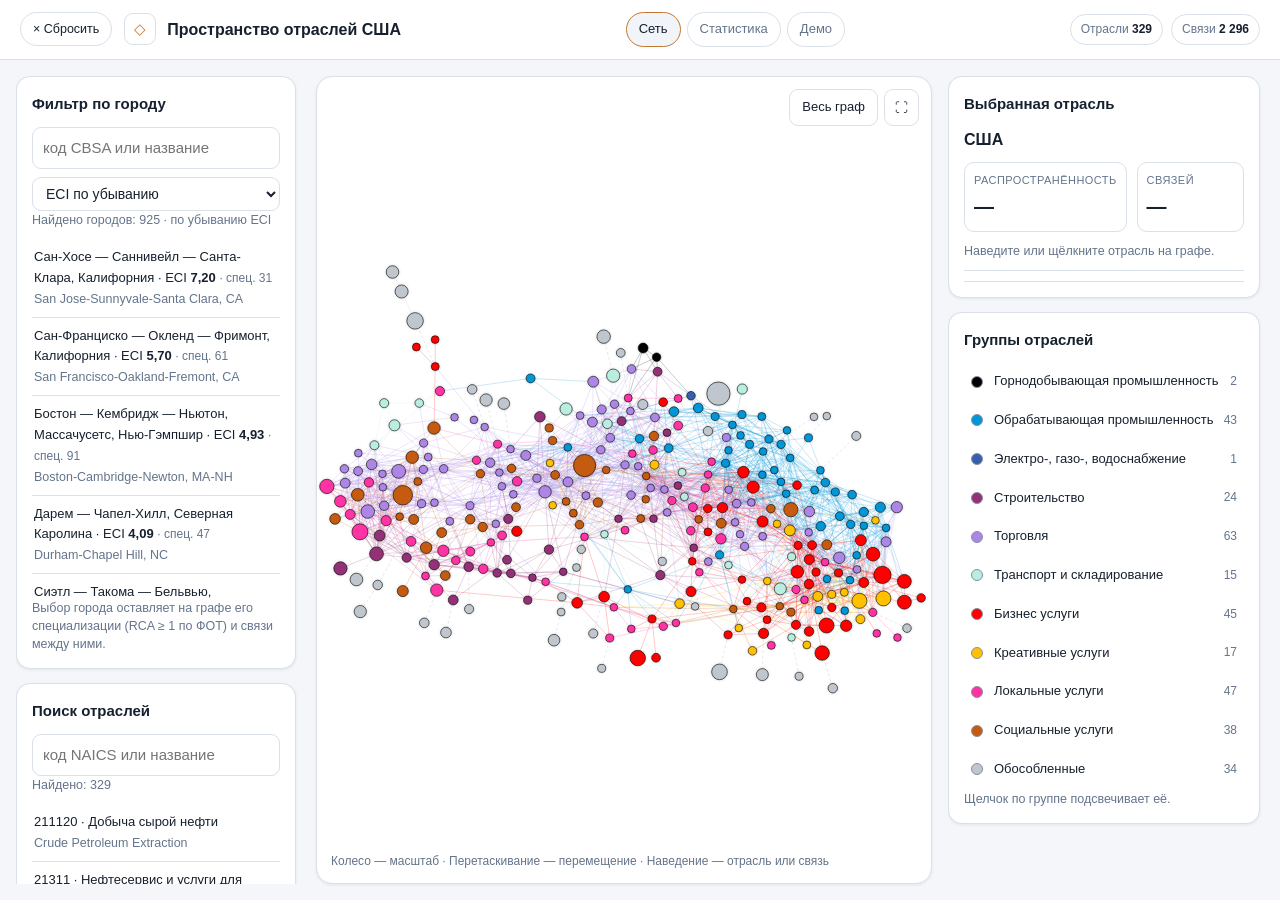
==== commit 294b8968: "Add files via upload" ====
--- a/index.html
+++ b/index.html
@@ -57,8 +57,7 @@
     <div class="brand-title">Пространство отраслей США</div>
     </div></div></div>
   <nav class="nav"><a href="index.html" aria-current="page">Сеть</a><a href="stats.html">Статистика</a><a href="demo.html">Демо</a></nav>
-  <div class="chips"><span class="chip">Отрасли <b id="chip-nodes">—</b></span><span class="chip">Связи <b id="chip-edges">—</b></span>
-    <span class="chip">Порог <b id="chip-cut">—</b></span></div>
+  <div class="chips"><span class="chip">Отрасли <b id="chip-nodes">—</b></span><span class="chip">Связи <b id="chip-edges">—</b></span><span id="chip-cut" style="display:none"></span></div>
 </header>
 <main class="layout">
   <aside>
@@ -77,8 +76,7 @@
     </section>
     <section class="card"><div class="card-title">Пространство</div>
       <select id="mode" style="display:none"><option value="group">по экономическим группам</option></select>
-      <label class="check"><input type="checkbox" id="mst" checked> Показывать MST — пунктиром</label>
-      <label class="check"><input type="checkbox" id="grey" checked> Серым — обособленные отрасли</label>
+      <input type="checkbox" id="mst" checked style="display:none"><input type="checkbox" id="grey" checked style="display:none">
       <label class="field-label" for="size">Масштаб узлов</label>
       <input id="size" type="range" min="2" max="12" value="7">
     </section>
@@ -247,7 +245,7 @@
  circles.forEach((c,i)=>{c.setAttribute('r',radius(N[i].jobs,scale));c.setAttribute('fill',fill(N[i]));});
  lines.forEach((l,k)=>l.setAttribute('stroke',ecol(E[k])));
  let shown=0;E.forEach(e=>{if(!e.tree)shown++;});
- document.getElementById('chip-edges').textContent=nf.format(shown)+(showTree?' + '+E.filter(e=>e.tree).length+' MST':'');}
+ document.getElementById('chip-edges').textContent=nf.format(shown);}
 const legend=document.getElementById('legend'),active=new Set();
 function buildLegend(){const lv=mode()==='louvain',ap=document.getElementById('grey').checked;let groups;
  document.getElementById('legend-title').textContent=lv?'Кластеры Louvain':'Группы отраслей';
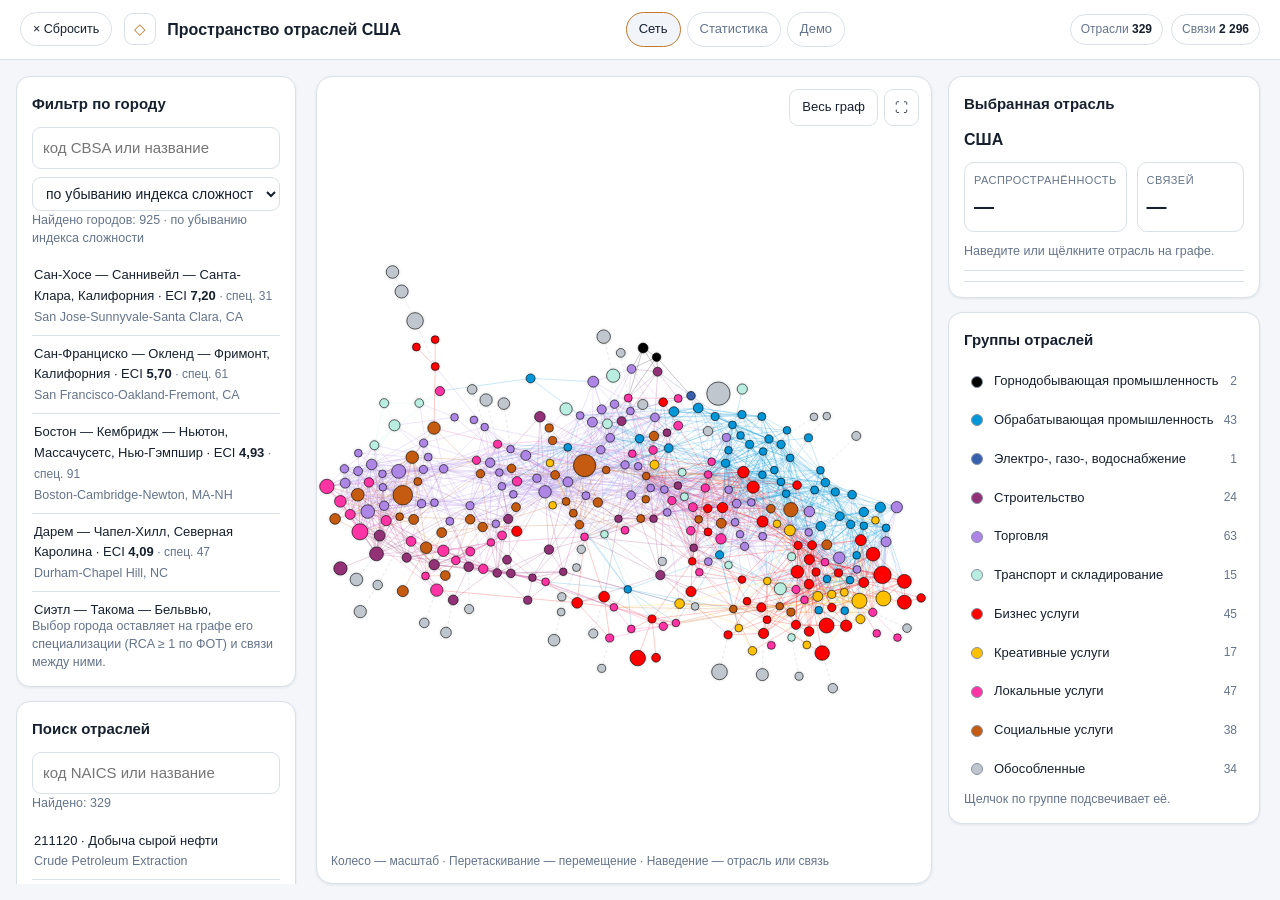
==== commit 96528a97: "Add files via upload" ====
--- a/index.html
+++ b/index.html
@@ -34,7 +34,7 @@
 .legend .n{color:var(--muted);font-size:12px}
 #tip{position:fixed;pointer-events:none;display:none;max-width:320px;background:var(--card);border:1px solid var(--border);border-radius:11px;padding:10px 12px;font-size:13.5px;box-shadow:0 6px 18px rgba(16,32,52,.16);z-index:9}
 #tip b{display:block;margin-bottom:3px}
-#tip span{color:var(--muted)} #tip span.ru{display:block;color:var(--text);font-weight:500} .list button span.ru,#results button span.ru,#city-results button span.ru,#neighbors button span.ru{display:block;color:var(--muted);font-size:12.5px;font-weight:400}
+#tip span{color:var(--muted)} #tip span.ru{display:block;color:var(--text);font-weight:500} .list button span.ru,#results button span.ru,#city-results button span.ru,#specs button span.ru,#neighbors button span.ru{display:block;color:var(--muted);font-size:12.5px;font-weight:400}
 .results{max-height:40vh;overflow:auto;margin-top:10px}
 .results button{width:100%;text-align:left;border:0;border-bottom:1px solid var(--border);border-radius:0;padding:8px 2px}
 #neighbors,#specs{max-height:300px;overflow:auto;margin-top:10px;border-top:1px solid var(--border)}
@@ -63,7 +63,7 @@
   <aside>
     <section class="card"><div class="card-title">Фильтр по городу</div>
       <input id="city" type="search" placeholder="код CBSA или название">
-      <select id="city-sort" style="margin-top:8px"><option value="desc">ECI по убыванию</option><option value="asc">ECI по возрастанию</option></select>
+      <select id="city-sort" style="margin-top:8px"><option value="desc">по убыванию индекса сложности</option><option value="asc">по возрастанию индекса сложности</option></select>
       <div class="field-hint" id="city-found"></div>
       <div class="results" id="city-results"></div>
       <button id="city-reset" style="margin-top:10px;display:none">Сбросить город</button>
@@ -209,8 +209,8 @@
    +(x.mst?' · MST':'')+'<span class="ru">'+N[x.j].ru+'</span></button>').join('');
  box.querySelectorAll('button').forEach(b=>{b.onclick=()=>select(+b.dataset.i);});
  const mine=specOf[selected];
- specBox.innerHTML='<div class="head">Города специализации · '+mine.length+' · по ECI</div>'
-  +mine.map(k=>'<button data-k="'+k+'">'+CT[k].n+(CT[k].t==='micro'?' <span class="sub">микро</span>':'')+' · ECI <b>'+CT[k].eci.toFixed(2).replace('.',',')+'</b></button>').join('');
+ specBox.innerHTML='<div class="head">Города специализации · '+mine.length+' · по индексу сложности</div>'
+  +mine.map(k=>'<button data-k="'+k+'">'+(CT[k].ru||CT[k].n)+(CT[k].t==='micro'?' <span class="sub">микро</span>':'')+' · ECI <b>'+CT[k].eci.toFixed(2).replace('.',',')+'</b>'+(CT[k].ru?'<span class="ru">'+CT[k].n+'</span>':'')+'</button>').join('');
  specBox.querySelectorAll('button').forEach(b=>{b.onclick=()=>selectCity(+b.dataset.k);});
  reset.style.display='';}
 function legendKey(n){if(mode()==='louvain')return n.cluster<0?'lvnone':'lv'+n.cluster;
@@ -270,7 +270,7 @@
  CT.forEach((t,k)=>{if(!q||t.c.indexOf(q)>=0||t.n.toLowerCase().indexOf(q)>=0||(t.ru||'').toLowerCase().indexOf(q)>=0)hit.push(k);});
  const asc=document.getElementById('city-sort').value==='asc';   // CT отсортирован по убыванию ECI при сборке
  if(asc)hit.reverse();
- document.getElementById('city-found').textContent='Найдено городов: '+hit.length+(asc?' · по возрастанию ECI':' · по убыванию ECI');
+ document.getElementById('city-found').textContent='Найдено городов: '+hit.length+(asc?' · по возрастанию индекса сложности':' · по убыванию индекса сложности');
  cityRes.innerHTML=hit.slice(0,150).map(k=>'<button data-k="'+k+'">'+(CT[k].ru||CT[k].n)+(CT[k].t==='micro'?' <span class="sub" style="color:var(--muted);font-size:12px">микро</span>':'')+' · ECI <b>'+CT[k].eci.toFixed(2).replace('.',',')+'</b> <span style="color:var(--muted);font-size:12px">· спец. '+CT[k].i.length+'</span>'+(CT[k].ru?'<span class="ru">'+CT[k].n+'</span>':'')+'</button>').join('');
  cityRes.querySelectorAll('button').forEach(b=>{b.onclick=()=>selectCity(+b.dataset.k);});}
 cityIn.oninput=findCity;document.getElementById('city-sort').onchange=findCity;
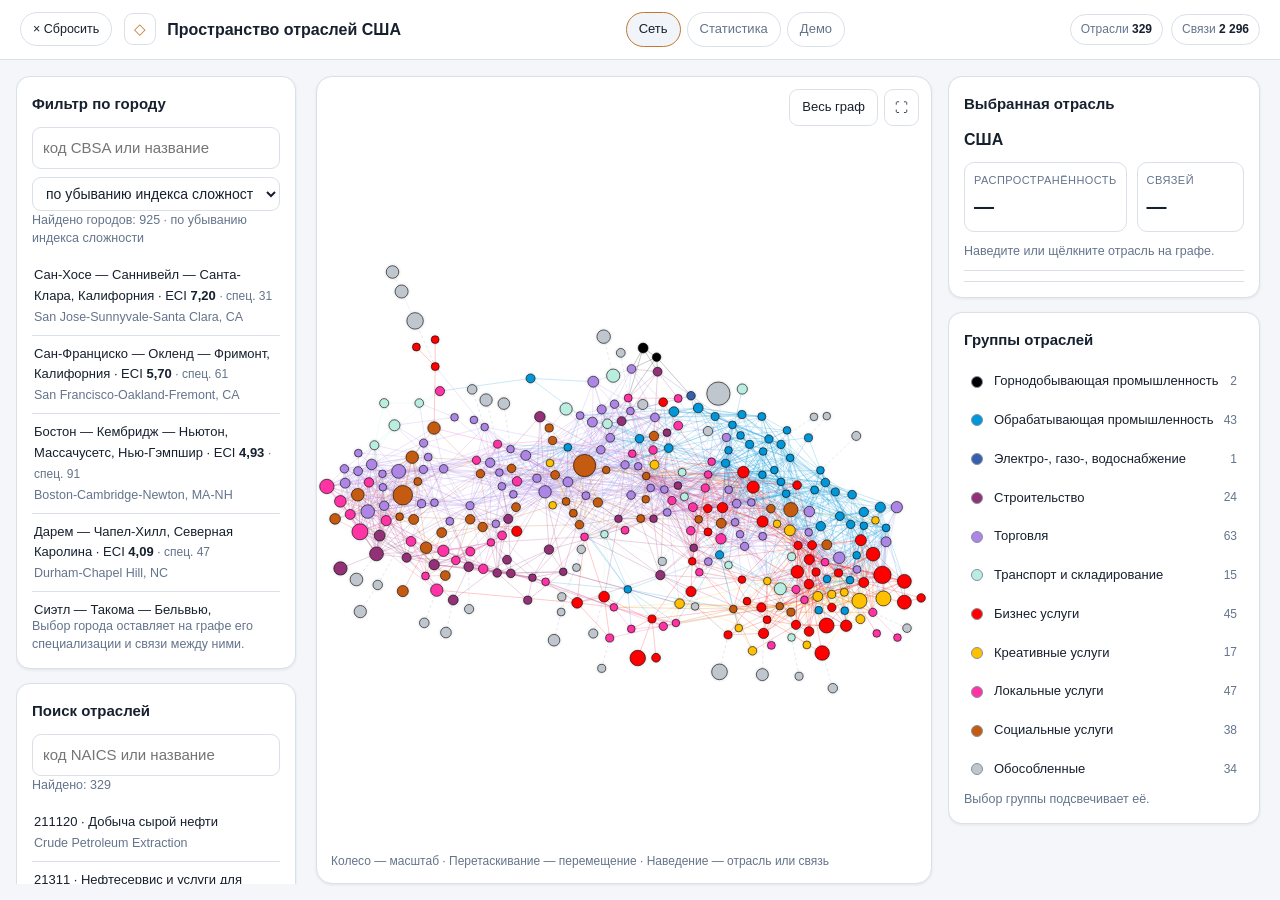
==== commit 509f0e63: "Add files via upload" ====
--- a/index.html
+++ b/index.html
@@ -67,7 +67,7 @@
       <div class="field-hint" id="city-found"></div>
       <div class="results" id="city-results"></div>
       <button id="city-reset" style="margin-top:10px;display:none">Сбросить город</button>
-      <div class="field-hint">Выбор города оставляет на графе его специализации (RCA &ge; 1 по ФОТ) и связи между ними.</div>
+      <div class="field-hint">Выбор города оставляет на графе его специализации и связи между ними.</div>
     </section>
     <section class="card"><div class="card-title">Поиск отраслей</div>
       <input id="search" type="search" placeholder="код NAICS или название">
@@ -100,7 +100,7 @@
     </section>
     <section class="card"><div class="card-title" id="legend-title">Группы отраслей</div>
       <div class="legend" id="legend"></div>
-      <div class="field-hint" id="legend-hint">Щелчок по группе подсвечивает её.</div>
+      <div class="field-hint" id="legend-hint">Выбор группы подсвечивает её.</div>
     </section>
   </aside>
 </main>
@@ -113,7 +113,7 @@
 const N=DATA.nodes,E=DATA.edges,CT=DATA.cities;
 document.getElementById('chip-nodes').textContent=N.length;
 document.getElementById('chip-cut').textContent='sIDF ≥ '+DATA.cutoff.toFixed(2).replace('.',',');
-const gEdges=el('g',{}),gHit=el('g',{}),gNodes=el('g',{});svg.append(gEdges,gHit,gNodes);
+const gEdges=el('g',{}),gHit=el('g',{}),gNodes=el('g',{});svg.append(gEdges,gHit,gNodes);gHit.style.display='none';
 const maxJobs=Math.max.apply(null,N.map(n=>n.jobs));
 const SPAN=Math.max(Math.max.apply(null,N.map(n=>n.x))-Math.min.apply(null,N.map(n=>n.x)),
                     Math.max.apply(null,N.map(n=>n.y))-Math.min.apply(null,N.map(n=>n.y)))/1000;
@@ -146,9 +146,8 @@
  c.addEventListener('mousemove',ev=>{tip.style.display='block';
   tip.style.left=Math.min(ev.clientX+16,innerWidth-340)+'px';tip.style.top=(ev.clientY+16)+'px';
   tip.innerHTML='<b>'+n.id+' — '+n.ru+'</b><span>'+n.name+' · '+n.sector+' · NAICS-'+n.level+'</span><br>'
-   +'ФОТ: '+bn(n.jobs)+' млрд $<br>Распространённость: '+n.ubiq+' из 925 · вес редкости '+n.w.toFixed(2).replace('.',',')
+   +'ФОТ: '+bn(n.jobs)+' млрд $<br>Распространённость: '+n.ubiq+' из 925'
    +'<br>Сложность (PCI): '+n.pci.toFixed(2).replace('.',',')+'<br>Связей выше порога: '+n.deg
-   +'<br>Ближайшая связь: sIDF '+f3(n.maxprox)+' · proximity '+f3(n.maxavg)
    +(n.state!=='core'?'<br><span>'+POS[n.state]+'</span>':'');});
  c.addEventListener('mouseleave',()=>{tip.style.display='none';});
  c.addEventListener('click',()=>select(i));
@@ -198,7 +197,7 @@
   document.getElementById('detail-note').textContent='Наведите или щёлкните отрасль на графе.';
   box.innerHTML='';reset.style.display='none';return;}
  const n=N[selected];
- document.getElementById('detail-name').textContent=n.id+' — '+n.name;document.getElementById('detail-ru').textContent=n.ru;
+ document.getElementById('detail-name').textContent=n.id+' — '+n.ru;document.getElementById('detail-ru').textContent=n.name;
  document.getElementById('detail-spec').textContent=n.ubiq;
  document.getElementById('detail-deg').textContent=n.deg;
  document.getElementById('detail-note').textContent=n.sector+' · NAICS-'+n.level+' · ФОТ '+bn(n.jobs)+' млрд $'
@@ -249,7 +248,7 @@
 const legend=document.getElementById('legend'),active=new Set();
 function buildLegend(){const lv=mode()==='louvain',ap=document.getElementById('grey').checked;let groups;
  document.getElementById('legend-title').textContent=lv?'Кластеры Louvain':'Группы отраслей';
- document.getElementById('legend-hint').textContent=lv?'Кластеры Louvain по всем связям порога, без MST; нумерация по сложности: 1 — самый простой, последний — самый сложный (средний PCI). Щелчок подсвечивает кластер.':'Щелчок по группе подсвечивает её.';
+ document.getElementById('legend-hint').textContent=lv?'Кластеры Louvain по всем связям порога, без MST; нумерация по сложности: 1 — самый простой, последний — самый сложный (средний PCI). Щелчок подсвечивает кластер.':'Выбор группы подсвечивает её.';
  if(lv){groups=DATA.clusters.map((c,k)=>({name:'Кластер '+(k+1)+' · PCI '+c.pci.toFixed(2).replace('.',',')+' · '+Object.entries(c.mix).map(([b,n])=>b.toLowerCase().split(',')[0]+' '+n).join(', '),color:DATA.louvain[k],key:'lv'+k,count:c.n}));
   groups.push({name:'Вне кластеров',color:DATA.grey,key:'lvnone',count:N.filter(n=>n.cluster<0).length});}
  else{groups=Object.keys(DATA.palette).map(name=>({name:name,color:DATA.palette[name],key:name,count:N.filter(n=>n.sector===name&&(!ap||n.state==='core')).length}));
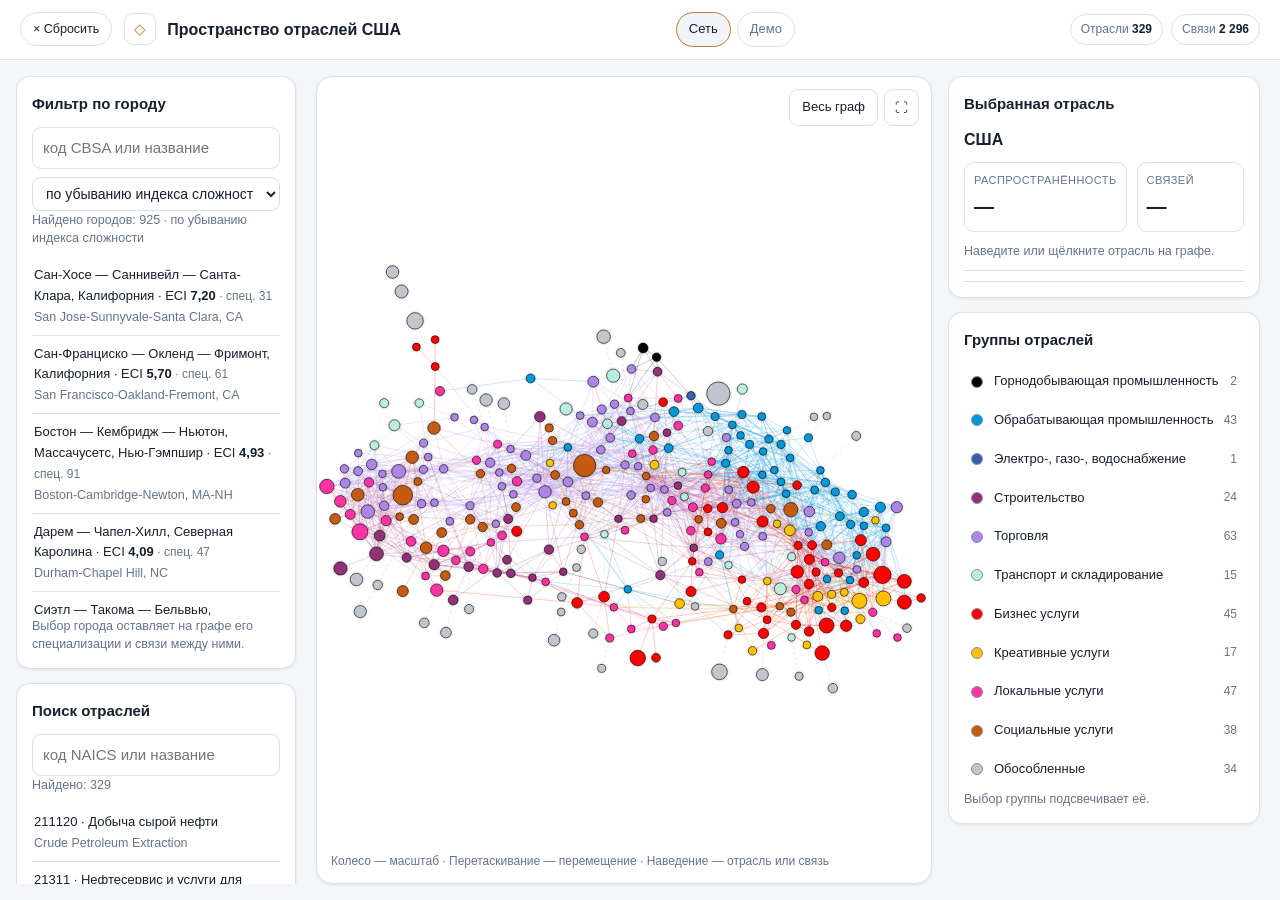
==== commit 88c2da66: "Add files via upload" ====
--- a/index.html
+++ b/index.html
@@ -56,7 +56,7 @@
   <div class="brand"><div class="brand-mark">&#9671;</div><div>
     <div class="brand-title">Пространство отраслей США</div>
     </div></div></div>
-  <nav class="nav"><a href="index.html" aria-current="page">Сеть</a><a href="stats.html">Статистика</a><a href="demo.html">Демо</a></nav>
+  <nav class="nav"><a href="index.html" aria-current="page">Сеть</a><a href="demo.html">Демо</a></nav>
   <div class="chips"><span class="chip">Отрасли <b id="chip-nodes">—</b></span><span class="chip">Связи <b id="chip-edges">—</b></span><span id="chip-cut" style="display:none"></span></div>
 </header>
 <main class="layout">
